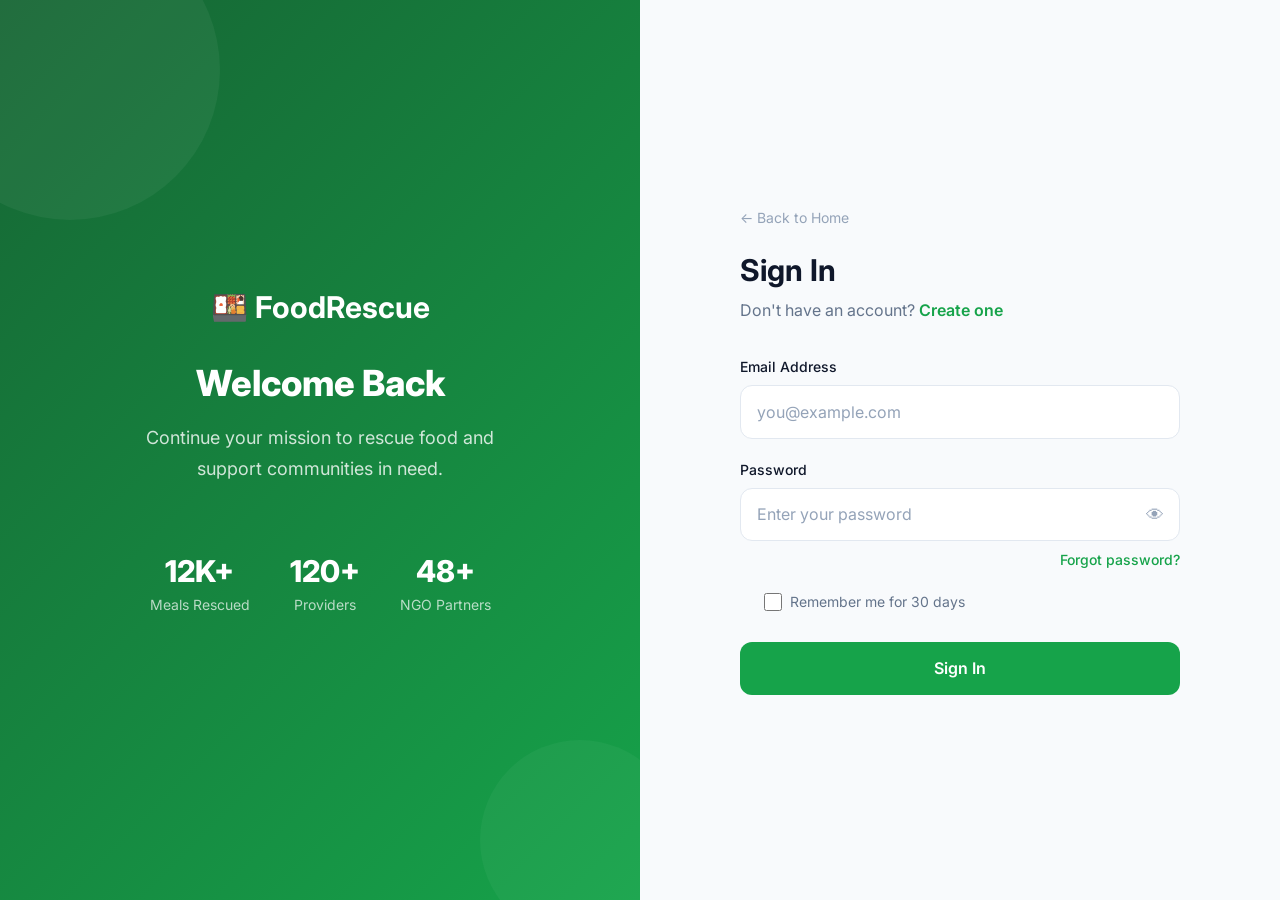
==== src/main/webapp/login.html @ 47595863 "feat: add FoodRescue frontend UI" ====
<!DOCTYPE html>
<html lang="en">
<head>
  <meta charset="UTF-8">
  <meta name="viewport" content="width=device-width, initial-scale=1.0">
  <title>Login — FoodRescue</title>
  <meta name="description" content="Login to your FoodRescue account to manage food donations, claims, and deliveries.">

  <link rel="preconnect" href="https://fonts.googleapis.com">
  <link rel="preconnect" href="https://fonts.gstatic.com" crossorigin>
  <link href="https://fonts.googleapis.com/css2?family=Inter:wght@400;500;600;700;800&display=swap" rel="stylesheet">

  <!-- Bootstrap 5 CSS -->
  <link href="https://cdn.jsdelivr.net/npm/bootstrap@5.3.2/dist/css/bootstrap.min.css" rel="stylesheet">
  <link rel="stylesheet" href="assets/css/global.css">
  <link rel="stylesheet" href="assets/css/forms.css">
  <link rel="stylesheet" href="assets/css/responsive.css">

  <link rel="icon" href="data:image/svg+xml,<svg xmlns='http://www.w3.org/2000/svg' viewBox='0 0 100 100'><text y='.9em' font-size='90'>🍱</text></svg>">
</head>
<body>

  <div class="auth-page">
    <!-- Left Branding Panel -->
    <div class="auth-branding">
      <div class="auth-branding__logo">🍱 FoodRescue</div>
      <h2 class="auth-branding__title">Welcome Back</h2>
      <p class="auth-branding__desc">
        Continue your mission to rescue food and support communities in need.
      </p>
      <div class="auth-branding__stats">
        <div class="auth-branding__stat">
          <div class="auth-branding__stat-value">12K+</div>
          <div class="auth-branding__stat-label">Meals Rescued</div>
        </div>
        <div class="auth-branding__stat">
          <div class="auth-branding__stat-value">120+</div>
          <div class="auth-branding__stat-label">Providers</div>
        </div>
        <div class="auth-branding__stat">
          <div class="auth-branding__stat-value">48+</div>
          <div class="auth-branding__stat-label">NGO Partners</div>
        </div>
      </div>
    </div>

    <!-- Form Panel -->
    <div class="auth-form-panel">
      <div class="auth-form-container">
        <div class="auth-form__header">
          <a href="index.html" style="display:inline-flex;align-items:center;gap:0.5rem;font-size:0.875rem;color:var(--color-text-muted);margin-bottom:1.5rem;">
            ← Back to Home
          </a>
          <h1 class="auth-form__title">Sign In</h1>
          <p class="auth-form__subtitle">
            Don't have an account? <a href="register.html">Create one</a>
          </p>
        </div>

        <!-- Alert placeholder -->
        <div id="login-alert" class="auth-alert auth-alert--error hidden">
          <span>⚠️</span>
          <span id="login-alert-text">Invalid email or password.</span>
        </div>

        <form class="auth-form" id="login-form" action="#" method="POST">
          <div class="form-group">
            <label for="login-email" class="form-label">Email Address</label>
            <input type="email" id="login-email" name="email" class="form-input" placeholder="you@example.com" required>
          </div>

          <div class="form-group">
            <label for="login-password" class="form-label">Password</label>
            <div class="password-wrapper">
              <input type="password" id="login-password" name="password" class="form-input" placeholder="Enter your password" required>
              <button type="button" class="password-toggle" id="toggle-password" aria-label="Toggle password visibility">👁</button>
            </div>
          </div>

          <a href="#" class="auth-form__forgot">Forgot password?</a>

          <div class="form-check">
            <input type="checkbox" id="remember-me" name="remember">
            <label for="remember-me">Remember me for 30 days</label>
          </div>

          <button type="submit" class="auth-form__submit" id="login-submit">
            Sign In
          </button>
        </form>
      </div>
    </div>
  </div>

  <script src="assets/js/auth.js"></script>
  <!-- Bootstrap 5 JS -->
  <script src="https://cdn.jsdelivr.net/npm/bootstrap@5.3.2/dist/js/bootstrap.bundle.min.js"></script>
</body>
</html>
---- src/main/webapp/assets/css/global.css ----
/* ================================================
   FoodRescue — Global Design System
   ================================================ */

/* ---------- CSS Custom Properties (Design Tokens) ---------- */
:root {
  /* Brand Colors */
  --color-primary:       #16A34A;
  --color-primary-dark:  #166534;
  --color-primary-light: #DCFCE7;
  --color-primary-hover: #15803D;

  /* Neutrals */
  --color-bg:            #F8FAFC;
  --color-bg-white:      #FFFFFF;
  --color-text:          #0F172A;
  --color-text-secondary:#64748B;
  --color-text-muted:    #94A3B8;
  --color-border:        #E2E8F0;
  --color-border-light:  #F1F5F9;

  /* Semantic */
  --color-warning:       #F59E0B;
  --color-warning-light: #FEF3C7;
  --color-danger:        #DC2626;
  --color-danger-light:  #FEE2E2;
  --color-success:       #16A34A;
  --color-success-light: #DCFCE7;
  --color-info:          #2563EB;
  --color-info-light:    #DBEAFE;

  /* Typography */
  --font-family:         'Inter', -apple-system, BlinkMacSystemFont, 'Segoe UI', Roboto, sans-serif;
  --font-size-xs:        0.75rem;
  --font-size-sm:        0.875rem;
  --font-size-base:      1rem;
  --font-size-lg:        1.125rem;
  --font-size-xl:        1.25rem;
  --font-size-2xl:       1.5rem;
  --font-size-3xl:       1.875rem;
  --font-size-4xl:       2.25rem;
  --font-size-5xl:       3rem;
  --font-size-6xl:       3.75rem;

  --font-weight-normal:  400;
  --font-weight-medium:  500;
  --font-weight-semibold:600;
  --font-weight-bold:    700;
  --font-weight-extrabold:800;

  --line-height-tight:   1.2;
  --line-height-normal:  1.5;
  --line-height-relaxed: 1.75;

  /* Spacing */
  --space-1:  0.25rem;
  --space-2:  0.5rem;
  --space-3:  0.75rem;
  --space-4:  1rem;
  --space-5:  1.25rem;
  --space-6:  1.5rem;
  --space-8:  2rem;
  --space-10: 2.5rem;
  --space-12: 3rem;
  --space-16: 4rem;
  --space-20: 5rem;
  --space-24: 6rem;

  /* Border Radius */
  --radius-sm:   0.25rem;
  --radius-md:   0.5rem;
  --radius-lg:   0.75rem;
  --radius-xl:   1rem;
  --radius-2xl:  1.5rem;
  --radius-full: 9999px;

  /* Shadows */
  --shadow-xs:   0 1px 2px rgba(0,0,0,0.05);
  --shadow-sm:   0 1px 3px rgba(0,0,0,0.08), 0 1px 2px rgba(0,0,0,0.04);
  --shadow-md:   0 4px 6px -1px rgba(0,0,0,0.08), 0 2px 4px -2px rgba(0,0,0,0.04);
  --shadow-lg:   0 10px 15px -3px rgba(0,0,0,0.08), 0 4px 6px -4px rgba(0,0,0,0.04);
  --shadow-xl:   0 20px 25px -5px rgba(0,0,0,0.08), 0 8px 10px -6px rgba(0,0,0,0.04);

  /* Transitions */
  --transition-fast:   150ms ease;
  --transition-normal: 250ms ease;
  --transition-slow:   350ms ease;

  /* Layout */
  --container-max:     1200px;
  --container-sm:      640px;
  --container-md:      768px;
  --container-lg:      1024px;

  /* Navbar */
  --navbar-height:     72px;

  /* Sidebar */
  --sidebar-width:     260px;
}


/* ---------- Reset & Base ---------- */
*,
*::before,
*::after {
  margin: 0;
  padding: 0;
  box-sizing: border-box;
}

html {
  font-size: 16px;
  scroll-behavior: smooth;
  -webkit-font-smoothing: antialiased;
  -moz-osx-font-smoothing: grayscale;
}

body {
  font-family: var(--font-family);
  font-size: var(--font-size-base);
  font-weight: var(--font-weight-normal);
  line-height: var(--line-height-normal);
  color: var(--color-text);
  background-color: var(--color-bg);
}

a {
  color: inherit;
  text-decoration: none;
}

img {
  max-width: 100%;
  height: auto;
  display: block;
}

ul, ol {
  list-style: none;
}

button, input, select, textarea {
  font-family: inherit;
  font-size: inherit;
  line-height: inherit;
  color: inherit;
  border: none;
  outline: none;
  background: none;
}

button {
  cursor: pointer;
}


/* ---------- Typography ---------- */
h1, h2, h3, h4, h5, h6 {
  font-weight: var(--font-weight-bold);
  line-height: var(--line-height-tight);
  color: var(--color-text);
}

h1 { font-size: var(--font-size-5xl); }
h2 { font-size: var(--font-size-4xl); }
h3 { font-size: var(--font-size-3xl); }
h4 { font-size: var(--font-size-2xl); }
h5 { font-size: var(--font-size-xl);  }
h6 { font-size: var(--font-size-lg);  }

p {
  color: var(--color-text-secondary);
  line-height: var(--line-height-relaxed);
}


/* ---------- Layout Utilities ---------- */
.container {
  max-width: var(--container-max);
  margin-inline: auto;
  padding-inline: var(--space-6);
}

.section {
  padding-block: var(--space-24);
}

.section-header {
  text-align: center;
  margin-bottom: var(--space-16);
}

.section-header h2 {
  margin-bottom: var(--space-4);
}

.section-header p {
  max-width: 640px;
  margin-inline: auto;
  font-size: var(--font-size-lg);
}

.section-label {
  display: inline-block;
  font-size: var(--font-size-sm);
  font-weight: var(--font-weight-semibold);
  color: var(--color-primary);
  text-transform: uppercase;
  letter-spacing: 0.08em;
  margin-bottom: var(--space-3);
}


/* ---------- Buttons ---------- */
.btn {
  display: inline-flex;
  align-items: center;
  justify-content: center;
  gap: var(--space-2);
  padding: 0.75rem 1.75rem;
  font-size: var(--font-size-base);
  font-weight: var(--font-weight-semibold);
  border-radius: var(--radius-lg);
  transition: all var(--transition-normal);
  white-space: nowrap;
  cursor: pointer;
  border: 2px solid transparent;
}

.btn-primary {
  background-color: var(--color-primary);
  color: var(--color-bg-white);
}
.btn-primary:hover {
  background-color: var(--color-primary-hover);
  transform: translateY(-1px);
  box-shadow: var(--shadow-md);
}

.btn-secondary {
  background-color: var(--color-bg-white);
  color: var(--color-primary);
  border-color: var(--color-primary);
}
.btn-secondary:hover {
  background-color: var(--color-primary-light);
  transform: translateY(-1px);
}

.btn-outline {
  background-color: transparent;
  color: var(--color-bg-white);
  border-color: var(--color-bg-white);
}
.btn-outline:hover {
  background-color: var(--color-bg-white);
  color: var(--color-primary);
}

.btn-danger {
  background-color: var(--color-danger);
  color: var(--color-bg-white);
}
.btn-danger:hover {
  background-color: #B91C1C;
  transform: translateY(-1px);
}

.btn-sm {
  padding: 0.5rem 1.25rem;
  font-size: var(--font-size-sm);
  border-radius: var(--radius-md);
}

.btn-lg {
  padding: 1rem 2.25rem;
  font-size: var(--font-size-lg);
  border-radius: var(--radius-xl);
}

.btn-icon {
  padding: 0.5rem;
  border-radius: var(--radius-md);
}

.btn-block {
  width: 100%;
}


/* ---------- Cards ---------- */
.card {
  background: var(--color-bg-white);
  border-radius: var(--radius-xl);
  border: 1px solid var(--color-border);
  overflow: hidden;
  transition: all var(--transition-normal);
}

.card:hover {
  box-shadow: var(--shadow-lg);
  transform: translateY(-2px);
}

.card-body {
  padding: var(--space-6);
}

.card-img {
  width: 100%;
  height: 200px;
  object-fit: cover;
}


/* ---------- Status Badges ---------- */
.badge {
  display: inline-flex;
  align-items: center;
  gap: var(--space-1);
  padding: 0.25rem 0.75rem;
  font-size: var(--font-size-xs);
  font-weight: var(--font-weight-semibold);
  border-radius: var(--radius-full);
  text-transform: uppercase;
  letter-spacing: 0.04em;
}

.badge-success {
  background-color: var(--color-success-light);
  color: var(--color-primary-dark);
}

.badge-warning {
  background-color: var(--color-warning-light);
  color: #92400E;
}

.badge-danger {
  background-color: var(--color-danger-light);
  color: #991B1B;
}

.badge-info {
  background-color: var(--color-info-light);
  color: #1E40AF;
}

.badge-neutral {
  background-color: var(--color-border-light);
  color: var(--color-text-secondary);
}


/* ---------- Form Inputs ---------- */
.form-group {
  margin-bottom: var(--space-5);
}

.form-label {
  display: block;
  font-size: var(--font-size-sm);
  font-weight: var(--font-weight-medium);
  color: var(--color-text);
  margin-bottom: var(--space-2);
}

.form-input {
  width: 100%;
  padding: 0.75rem 1rem;
  font-size: var(--font-size-base);
  color: var(--color-text);
  background-color: var(--color-bg-white);
  border: 1.5px solid var(--color-border);
  border-radius: var(--radius-lg);
  transition: border-color var(--transition-fast), box-shadow var(--transition-fast);
}

.form-input:focus {
  border-color: var(--color-primary);
  box-shadow: 0 0 0 3px rgba(22, 163, 74, 0.12);
}

.form-input::placeholder {
  color: var(--color-text-muted);
}

.form-select {
  width: 100%;
  padding: 0.75rem 1rem;
  font-size: var(--font-size-base);
  color: var(--color-text);
  background-color: var(--color-bg-white);
  border: 1.5px solid var(--color-border);
  border-radius: var(--radius-lg);
  transition: border-color var(--transition-fast);
  cursor: pointer;
  appearance: none;
  background-image: url("data:image/svg+xml,%3Csvg xmlns='http://www.w3.org/2000/svg' width='16' height='16' fill='%2364748B' viewBox='0 0 16 16'%3E%3Cpath d='M4.646 5.646a.5.5 0 0 1 .708 0L8 8.293l2.646-2.647a.5.5 0 0 1 .708.708l-3 3a.5.5 0 0 1-.708 0l-3-3a.5.5 0 0 1 0-.708z'/%3E%3C/svg%3E");
  background-repeat: no-repeat;
  background-position: right 1rem center;
  padding-right: 2.5rem;
}

.form-select:focus {
  border-color: var(--color-primary);
  box-shadow: 0 0 0 3px rgba(22, 163, 74, 0.12);
}

.form-helper {
  font-size: var(--font-size-xs);
  color: var(--color-text-muted);
  margin-top: var(--space-1);
}

.form-error {
  font-size: var(--font-size-xs);
  color: var(--color-danger);
  margin-top: var(--space-1);
}


/* ---------- Toast Notifications ---------- */
.toast-container {
  position: fixed;
  top: calc(var(--navbar-height) + var(--space-4));
  right: var(--space-6);
  z-index: 10000;
  display: flex;
  flex-direction: column;
  gap: var(--space-3);
}

.toast {
  display: flex;
  align-items: center;
  gap: var(--space-3);
  padding: var(--space-4) var(--space-5);
  background: var(--color-bg-white);
  border-radius: var(--radius-lg);
  box-shadow: var(--shadow-xl);
  border-left: 4px solid var(--color-primary);
  min-width: 320px;
  animation: slideInRight 0.3s ease;
}

.toast-success { border-left-color: var(--color-success); }
.toast-warning { border-left-color: var(--color-warning); }
.toast-danger  { border-left-color: var(--color-danger);  }

.toast-icon {
  font-size: var(--font-size-xl);
  flex-shrink: 0;
}

.toast-content {
  flex: 1;
}

.toast-title {
  font-size: var(--font-size-sm);
  font-weight: var(--font-weight-semibold);
  color: var(--color-text);
}

.toast-message {
  font-size: var(--font-size-xs);
  color: var(--color-text-secondary);
}

.toast-close {
  padding: var(--space-1);
  color: var(--color-text-muted);
  cursor: pointer;
  transition: color var(--transition-fast);
}

.toast-close:hover {
  color: var(--color-text);
}


/* ---------- Modal ---------- */
.modal-overlay {
  position: fixed;
  inset: 0;
  background: rgba(15, 23, 42, 0.5);
  backdrop-filter: blur(4px);
  z-index: 9000;
  display: flex;
  align-items: center;
  justify-content: center;
  opacity: 0;
  visibility: hidden;
  transition: all var(--transition-normal);
}

.modal-overlay.active {
  opacity: 1;
  visibility: visible;
}

.modal {
  background: var(--color-bg-white);
  border-radius: var(--radius-2xl);
  box-shadow: var(--shadow-xl);
  width: 90%;
  max-width: 520px;
  max-height: 85vh;
  overflow-y: auto;
  transform: translateY(20px) scale(0.97);
  transition: transform var(--transition-normal);
}

.modal-overlay.active .modal {
  transform: translateY(0) scale(1);
}

.modal-header {
  display: flex;
  align-items: center;
  justify-content: space-between;
  padding: var(--space-6);
  border-bottom: 1px solid var(--color-border);
}

.modal-header h3 {
  font-size: var(--font-size-xl);
}

.modal-body {
  padding: var(--space-6);
}

.modal-footer {
  display: flex;
  justify-content: flex-end;
  gap: var(--space-3);
  padding: var(--space-6);
  border-top: 1px solid var(--color-border);
}


/* ---------- Animations ---------- */
@keyframes fadeIn {
  from { opacity: 0; }
  to   { opacity: 1; }
}

@keyframes fadeInUp {
  from { opacity: 0; transform: translateY(24px); }
  to   { opacity: 1; transform: translateY(0);    }
}

@keyframes slideInRight {
  from { opacity: 0; transform: translateX(60px); }
  to   { opacity: 1; transform: translateX(0);    }
}

@keyframes slideInLeft {
  from { opacity: 0; transform: translateX(-60px); }
  to   { opacity: 1; transform: translateX(0);     }
}

@keyframes scaleIn {
  from { opacity: 0; transform: scale(0.92); }
  to   { opacity: 1; transform: scale(1);    }
}

@keyframes countUp {
  from { opacity: 0; transform: translateY(12px); }
  to   { opacity: 1; transform: translateY(0);    }
}

/* Scroll-reveal utility classes */
.reveal {
  opacity: 0;
  transform: translateY(24px);
  transition: opacity 0.6s ease, transform 0.6s ease;
}

.reveal.visible {
  opacity: 1;
  transform: translateY(0);
}

.reveal-left {
  opacity: 0;
  transform: translateX(-30px);
  transition: opacity 0.6s ease, transform 0.6s ease;
}

.reveal-left.visible {
  opacity: 1;
  transform: translateX(0);
}

.reveal-right {
  opacity: 0;
  transform: translateX(30px);
  transition: opacity 0.6s ease, transform 0.6s ease;
}

.reveal-right.visible {
  opacity: 1;
  transform: translateX(0);
}

/* Staggered children animation delay */
.stagger > *:nth-child(1) { transition-delay: 0.05s; }
.stagger > *:nth-child(2) { transition-delay: 0.1s;  }
.stagger > *:nth-child(3) { transition-delay: 0.15s; }
.stagger > *:nth-child(4) { transition-delay: 0.2s;  }
.stagger > *:nth-child(5) { transition-delay: 0.25s; }
.stagger > *:nth-child(6) { transition-delay: 0.3s;  }


/* ---------- Utility Classes ---------- */
.text-center  { text-align: center; }
.text-left    { text-align: left; }
.text-right   { text-align: right; }
.text-primary { color: var(--color-primary) !important; }
.text-muted   { color: var(--color-text-muted) !important; }
.text-white   { color: var(--color-bg-white) !important; }

.flex  { display: flex; }
.grid  { display: grid; }
.block { display: block; }
.hidden { display: none !important; }

.items-center   { align-items: center; }
.justify-center { justify-content: center; }
.justify-between { justify-content: space-between; }
.gap-2 { gap: var(--space-2); }
.gap-4 { gap: var(--space-4); }
.gap-6 { gap: var(--space-6); }
.gap-8 { gap: var(--space-8); }

.mt-4  { margin-top: var(--space-4); }
.mt-6  { margin-top: var(--space-6); }
.mt-8  { margin-top: var(--space-8); }
.mb-4  { margin-bottom: var(--space-4); }
.mb-6  { margin-bottom: var(--space-6); }
.mb-8  { margin-bottom: var(--space-8); }

.w-full { width: 100%; }
---- src/main/webapp/assets/css/forms.css ----
/* ================================================
   FoodRescue — Forms (Login / Register)
   ================================================ */

.auth-page {
  min-height: 100vh;
  display: flex;
  background: var(--color-bg);
}

/* --- Left Branding Panel --- */
.auth-branding {
  flex: 1;
  display: flex;
  flex-direction: column;
  justify-content: center;
  align-items: center;
  background: linear-gradient(135deg, #166534 0%, #16A34A 100%);
  padding: var(--space-12);
  position: relative;
  overflow: hidden;
}

.auth-branding::before {
  content: '';
  position: absolute;
  width: 300px;
  height: 300px;
  border-radius: 50%;
  background: rgba(255,255,255,0.05);
  top: -80px;
  left: -80px;
}

.auth-branding::after {
  content: '';
  position: absolute;
  width: 200px;
  height: 200px;
  border-radius: 50%;
  background: rgba(255,255,255,0.04);
  bottom: -40px;
  right: -40px;
}

.auth-branding__logo {
  font-size: var(--font-size-3xl);
  font-weight: var(--font-weight-bold);
  color: var(--color-bg-white);
  margin-bottom: var(--space-8);
  display: flex;
  align-items: center;
  gap: var(--space-3);
  position: relative;
  z-index: 1;
}

.auth-branding__title {
  font-size: var(--font-size-4xl);
  font-weight: var(--font-weight-extrabold);
  color: var(--color-bg-white);
  text-align: center;
  line-height: var(--line-height-tight);
  margin-bottom: var(--space-4);
  position: relative;
  z-index: 1;
}

.auth-branding__desc {
  font-size: var(--font-size-lg);
  color: rgba(255,255,255,0.8);
  text-align: center;
  max-width: 380px;
  line-height: var(--line-height-relaxed);
  position: relative;
  z-index: 1;
}

.auth-branding__stats {
  display: flex;
  gap: var(--space-10);
  margin-top: var(--space-12);
  position: relative;
  z-index: 1;
}

.auth-branding__stat {
  text-align: center;
}

.auth-branding__stat-value {
  font-size: var(--font-size-3xl);
  font-weight: var(--font-weight-extrabold);
  color: var(--color-bg-white);
}

.auth-branding__stat-label {
  font-size: var(--font-size-sm);
  color: rgba(255,255,255,0.7);
}

/* --- Form Panel --- */
.auth-form-panel {
  flex: 1;
  display: flex;
  align-items: center;
  justify-content: center;
  padding: var(--space-12);
}

.auth-form-container {
  width: 100%;
  max-width: 440px;
}

.auth-form__header {
  margin-bottom: var(--space-8);
}

.auth-form__title {
  font-size: var(--font-size-3xl);
  font-weight: var(--font-weight-bold);
  color: var(--color-text);
  margin-bottom: var(--space-2);
}

.auth-form__subtitle {
  font-size: var(--font-size-base);
  color: var(--color-text-secondary);
}

.auth-form__subtitle a {
  color: var(--color-primary);
  font-weight: var(--font-weight-semibold);
  transition: color var(--transition-fast);
}

.auth-form__subtitle a:hover {
  color: var(--color-primary-dark);
}

/* --- Form Elements --- */
.auth-form .form-group {
  margin-bottom: var(--space-5);
}

.auth-form .form-input,
.auth-form .form-select {
  padding: 0.85rem 1rem;
}

.auth-form .form-input:focus,
.auth-form .form-select:focus {
  border-color: var(--color-primary);
  box-shadow: 0 0 0 3px rgba(22, 163, 74, 0.1);
}

.form-row {
  display: grid;
  grid-template-columns: 1fr 1fr;
  gap: var(--space-4);
}

/* Password toggle */
.password-wrapper {
  position: relative;
}

.password-toggle {
  position: absolute;
  right: 1rem;
  top: 50%;
  transform: translateY(-50%);
  color: var(--color-text-muted);
  cursor: pointer;
  font-size: var(--font-size-lg);
  transition: color var(--transition-fast);
}

.password-toggle:hover {
  color: var(--color-text-secondary);
}

/* Submit button */
.auth-form__submit {
  width: 100%;
  padding: 0.9rem;
  font-size: var(--font-size-base);
  font-weight: var(--font-weight-semibold);
  background: var(--color-primary);
  color: var(--color-bg-white);
  border-radius: var(--radius-lg);
  border: none;
  cursor: pointer;
  transition: all var(--transition-normal);
  margin-top: var(--space-2);
}

.auth-form__submit:hover {
  background: var(--color-primary-hover);
  box-shadow: 0 4px 12px rgba(22, 163, 74, 0.3);
  transform: translateY(-1px);
}

.auth-form__submit:disabled {
  opacity: 0.6;
  cursor: not-allowed;
  transform: none;
  box-shadow: none;
}

/* --- Divider --- */
.auth-divider {
  display: flex;
  align-items: center;
  gap: var(--space-4);
  margin: var(--space-6) 0;
}

.auth-divider::before,
.auth-divider::after {
  content: '';
  flex: 1;
  height: 1px;
  background: var(--color-border);
}

.auth-divider span {
  font-size: var(--font-size-sm);
  color: var(--color-text-muted);
  white-space: nowrap;
}

/* --- Social Login --- */
.auth-social {
  display: flex;
  gap: var(--space-3);
}

.auth-social__btn {
  flex: 1;
  display: flex;
  align-items: center;
  justify-content: center;
  gap: var(--space-2);
  padding: 0.75rem;
  border: 1.5px solid var(--color-border);
  border-radius: var(--radius-lg);
  font-size: var(--font-size-sm);
  font-weight: var(--font-weight-medium);
  color: var(--color-text);
  background: var(--color-bg-white);
  cursor: pointer;
  transition: all var(--transition-fast);
}

.auth-social__btn:hover {
  border-color: var(--color-text-muted);
  background: var(--color-bg);
}

/* --- Checkbox --- */
.form-check {
  display: flex;
  align-items: center;
  gap: var(--space-2);
  margin-bottom: var(--space-5);
}

.form-check input[type="checkbox"] {
  width: 18px;
  height: 18px;
  accent-color: var(--color-primary);
  cursor: pointer;
}

.form-check label {
  font-size: var(--font-size-sm);
  color: var(--color-text-secondary);
  cursor: pointer;
}

.form-check a {
  color: var(--color-primary);
  font-weight: var(--font-weight-medium);
}

/* --- Forgot Password Link --- */
.auth-form__forgot {
  display: block;
  text-align: right;
  font-size: var(--font-size-sm);
  color: var(--color-primary);
  font-weight: var(--font-weight-medium);
  margin-top: calc(-1 * var(--space-3));
  margin-bottom: var(--space-5);
  transition: color var(--transition-fast);
}

.auth-form__forgot:hover {
  color: var(--color-primary-dark);
}

/* --- Alert --- */
.auth-alert {
  display: flex;
  align-items: center;
  gap: var(--space-3);
  padding: var(--space-4);
  border-radius: var(--radius-lg);
  font-size: var(--font-size-sm);
  margin-bottom: var(--space-5);
}

.auth-alert--error {
  background: var(--color-danger-light);
  color: #991B1B;
  border: 1px solid #FECACA;
}

.auth-alert--success {
  background: var(--color-success-light);
  color: var(--color-primary-dark);
  border: 1px solid #BBF7D0;
}


/* ====== Responsive ====== */
@media (max-width: 1024px) {
  .auth-branding {
    display: none;
  }

  .auth-form-panel {
    flex: 1;
  }
}

@media (max-width: 640px) {
  .auth-form-panel {
    padding: var(--space-6);
  }

  .form-row {
    grid-template-columns: 1fr;
  }

  .auth-form__title {
    font-size: var(--font-size-2xl);
  }
}
---- src/main/webapp/assets/css/responsive.css ----
/* ================================================
   FoodRescue — Responsive Overrides
   ================================================
   Most responsive rules are co-located with their
   component CSS files. This file contains any
   cross-cutting responsive utilities.
   ================================================ */

/* --- Print --- */
@media print {
  .navbar,
  .sidebar,
  .sidebar-overlay,
  .notification-dropdown,
  .toast-container {
    display: none !important;
  }

  .dashboard__main {
    margin-left: 0 !important;
  }

  body {
    background: white;
  }
}

/* --- Reduced motion --- */
@media (prefers-reduced-motion: reduce) {
  *,
  *::before,
  *::after {
    animation-duration: 0.01ms !important;
    animation-iteration-count: 1 !important;
    transition-duration: 0.01ms !important;
    scroll-behavior: auto !important;
  }

  .reveal,
  .reveal-left,
  .reveal-right {
    opacity: 1;
    transform: none;
  }
}

/* --- Focus visible for keyboard users --- */
*:focus-visible {
  outline: 2px solid var(--color-primary);
  outline-offset: 2px;
}

/* --- Screen reader only --- */
.sr-only {
  position: absolute;
  width: 1px;
  height: 1px;
  padding: 0;
  margin: -1px;
  overflow: hidden;
  clip: rect(0, 0, 0, 0);
  border: 0;
}
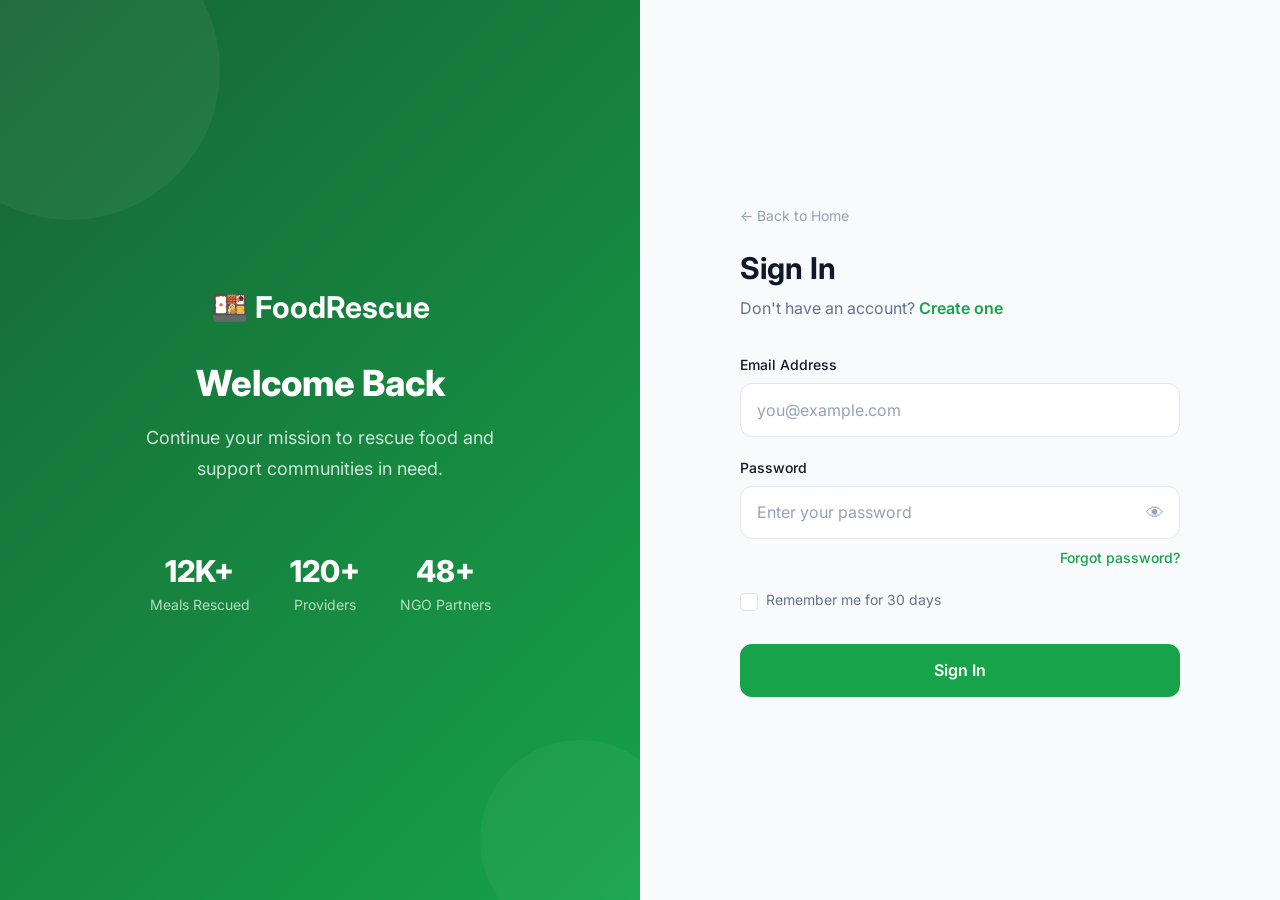
==== commit 24cff93f: "feat: refine FoodRescue frontend UI - global.css: add domain status badges (AVAILABLE, CLAIMED, PEND" ====
--- a/src/main/webapp/login.html
+++ b/src/main/webapp/login.html
@@ -63,7 +63,7 @@
           <span id="login-alert-text">Invalid email or password.</span>
         </div>
 
-        <form class="auth-form" id="login-form" action="#" method="POST">
+        <form class="auth-form" id="login-form" action="LoginServlet" method="POST">
           <div class="form-group">
             <label for="login-email" class="form-label">Email Address</label>
             <input type="email" id="login-email" name="email" class="form-input" placeholder="you@example.com" required>
@@ -79,9 +79,9 @@
 
           <a href="#" class="auth-form__forgot">Forgot password?</a>
 
-          <div class="form-check">
-            <input type="checkbox" id="remember-me" name="remember">
-            <label for="remember-me">Remember me for 30 days</label>
+          <div class="form-check" style="margin-top: 1rem; margin-bottom: 1.5rem;">
+            <input type="checkbox" id="remember-me" name="remember" class="form-check-input">
+            <label for="remember-me" class="form-check-label">Remember me for 30 days</label>
           </div>
 
           <button type="submit" class="auth-form__submit" id="login-submit">
--- a/src/main/webapp/assets/css/global.css
+++ b/src/main/webapp/assets/css/global.css
@@ -258,6 +258,19 @@
   color: var(--color-primary);
 }
 
+/* White button for use on dark/green CTA backgrounds */
+.btn-cta-white {
+  background-color: var(--color-bg-white);
+  color: var(--color-primary-dark);
+  font-weight: var(--font-weight-bold);
+  border-color: transparent;
+}
+.btn-cta-white:hover {
+  background-color: var(--color-primary-light);
+  transform: translateY(-1px);
+  box-shadow: var(--shadow-md);
+}
+
 .btn-danger {
   background-color: var(--color-danger);
   color: var(--color-bg-white);
@@ -350,6 +363,48 @@
 .badge-neutral {
   background-color: var(--color-border-light);
   color: var(--color-text-secondary);
+}
+
+/* ---- Domain-specific status badges (match backend status enums) ---- */
+/* AVAILABLE */
+.badge-available {
+  background-color: var(--color-success-light);
+  color: var(--color-primary-dark);
+}
+/* CLAIMED */
+.badge-claimed {
+  background-color: var(--color-info-light);
+  color: #1E40AF;
+}
+/* PENDING */
+.badge-pending {
+  background-color: var(--color-warning-light);
+  color: #92400E;
+}
+/* APPROVED */
+.badge-approved {
+  background-color: #D1FAE5;
+  color: #065F46;
+}
+/* READY_FOR_PICKUP */
+.badge-ready {
+  background-color: #EDE9FE;
+  color: #5B21B6;
+}
+/* COMPLETED */
+.badge-completed {
+  background-color: var(--color-border-light);
+  color: var(--color-text-secondary);
+}
+/* EXPIRED */
+.badge-expired {
+  background-color: var(--color-danger-light);
+  color: #991B1B;
+}
+/* CANCELLED */
+.badge-cancelled {
+  background-color: #F3F4F6;
+  color: #6B7280;
 }
 
 
@@ -624,6 +679,31 @@
 .text-muted   { color: var(--color-text-muted) !important; }
 .text-white   { color: var(--color-bg-white) !important; }
 
+/* Accessibility: screen-reader only text */
+.visually-hidden {
+  position: absolute;
+  width: 1px;
+  height: 1px;
+  padding: 0;
+  margin: -1px;
+  overflow: hidden;
+  clip: rect(0,0,0,0);
+  white-space: nowrap;
+  border: 0;
+}
+
+/* Keyboard focus-visible styles */
+:focus-visible {
+  outline: 3px solid var(--color-primary);
+  outline-offset: 2px;
+  border-radius: var(--radius-sm);
+}
+
+/* Suppress focus ring for mouse/touch interactions */
+:focus:not(:focus-visible) {
+  outline: none;
+}
+
 .flex  { display: flex; }
 .grid  { display: grid; }
 .block { display: block; }
--- a/src/main/webapp/assets/css/responsive.css
+++ b/src/main/webapp/assets/css/responsive.css
@@ -2,11 +2,231 @@
    FoodRescue — Responsive Overrides
    ================================================
    Most responsive rules are co-located with their
-   component CSS files. This file contains any
-   cross-cutting responsive utilities.
+   component CSS files. This file handles critical
+   cross-cutting responsive issues that need global
+   scope, such as overflow prevention, table
+   scrolling, and dashboard layout on small screens.
    ================================================ */
 
-/* --- Print --- */
+
+/* ===== Prevent horizontal overflow globally ===== */
+html,
+body {
+  overflow-x: hidden;
+  max-width: 100vw;
+}
+
+
+/* ===== Tables: horizontal scroll on mobile ===== */
+.dashboard-panel__body {
+  overflow-x: auto;
+  -webkit-overflow-scrolling: touch;
+}
+
+.data-table {
+  min-width: 600px; /* forces scroll rather than overflow */
+}
+
+
+/* ===== Responsive stat grid ===== */
+@media (max-width: 480px) {
+  .stats-grid {
+    grid-template-columns: 1fr 1fr;
+    gap: 0.75rem;
+  }
+}
+
+
+/* ===== Dashboard sidebar on mobile ===== */
+@media (max-width: 768px) {
+  .sidebar {
+    transform: translateX(-100%);
+    position: fixed;
+    z-index: 1100;
+    top: 0;
+    left: 0;
+    height: 100vh;
+    transition: transform 0.3s ease;
+  }
+
+  .sidebar.active {
+    transform: translateX(0);
+  }
+
+  .dashboard__main {
+    margin-left: 0 !important;
+  }
+
+  .sidebar-toggle-btn {
+    display: block !important;
+  }
+}
+
+
+/* ===== Auth page: stack on mobile ===== */
+@media (max-width: 768px) {
+  .auth-page {
+    flex-direction: column;
+  }
+
+  .auth-branding {
+    min-height: 220px;
+    padding: 2rem;
+    text-align: center;
+  }
+
+  .auth-branding__stats {
+    justify-content: center;
+  }
+
+  .auth-form-panel {
+    overflow-y: auto;
+    padding: 2rem 1.25rem;
+  }
+
+  .auth-form-container {
+    width: 100%;
+    max-width: 100%;
+    padding: 0;
+  }
+}
+
+
+/* ===== Hero adjustments on mobile ===== */
+@media (max-width: 640px) {
+  .hero__title {
+    font-size: 2.25rem !important;
+  }
+
+  .hero__subtitle {
+    font-size: 1rem !important;
+  }
+
+  .hero__actions {
+    flex-direction: column;
+    gap: 0.75rem;
+  }
+
+  .hero__actions .hero__btn-primary,
+  .hero__actions .hero__btn-secondary {
+    width: 100%;
+    text-align: center;
+    justify-content: center;
+  }
+
+  .hero__stats {
+    grid-template-columns: 1fr;
+    gap: 0.75rem;
+  }
+}
+
+
+/* ===== Section spacing on mobile ===== */
+@media (max-width: 640px) {
+  .section {
+    padding-block: 4rem;
+  }
+
+  .section-header {
+    margin-bottom: 2.5rem;
+  }
+
+  .section-header h2 {
+    font-size: 1.75rem;
+  }
+}
+
+
+/* ===== Pickup card status flow on mobile ===== */
+@media (max-width: 600px) {
+  .status-flow {
+    flex-wrap: wrap;
+    gap: 0.5rem;
+  }
+
+  .status-flow__arrow {
+    display: none;
+  }
+
+  .pickup-card__actions {
+    flex-direction: column;
+    gap: 0.5rem;
+  }
+
+  .pickup-card__actions .btn {
+    width: 100%;
+    justify-content: center;
+  }
+}
+
+
+/* ===== Form rows stack on mobile ===== */
+@media (max-width: 640px) {
+  .form-row {
+    grid-template-columns: 1fr !important;
+  }
+}
+
+
+/* ===== Dashboard header on mobile ===== */
+@media (max-width: 640px) {
+  .dashboard__header {
+    flex-direction: column;
+    align-items: flex-start;
+    gap: 1rem;
+  }
+
+  .dashboard__header .btn {
+    width: 100%;
+    justify-content: center;
+  }
+}
+
+
+/* ===== Food cards on mobile ===== */
+@media (max-width: 480px) {
+  .available-food__grid,
+  .user-roles__grid,
+  .env-impact__grid {
+    grid-template-columns: 1fr;
+  }
+
+  .food-card__footer {
+    flex-direction: column;
+    align-items: flex-start;
+    gap: 0.75rem;
+  }
+
+  .food-card__footer .btn {
+    width: 100%;
+    justify-content: center;
+  }
+}
+
+
+/* ===== Navbar on mobile ===== */
+@media (max-width: 768px) {
+  .navbar__nav {
+    display: none;
+  }
+
+  .navbar__actions {
+    display: none;
+  }
+
+  .navbar__toggle {
+    display: flex !important;
+  }
+
+  .navbar__mobile-menu.active {
+    display: flex;
+    flex-direction: column;
+    gap: 0.5rem;
+  }
+}
+
+
+/* ===== Print styles ===== */
 @media print {
   .navbar,
   .sidebar,
@@ -25,7 +245,8 @@
   }
 }
 
-/* --- Reduced motion --- */
+
+/* ===== Reduced motion ===== */
 @media (prefers-reduced-motion: reduce) {
   *,
   *::before,
@@ -44,13 +265,8 @@
   }
 }
 
-/* --- Focus visible for keyboard users --- */
-*:focus-visible {
-  outline: 2px solid var(--color-primary);
-  outline-offset: 2px;
-}
-
-/* --- Screen reader only --- */
+
+/* ===== Screen reader only (alias for .visually-hidden) ===== */
 .sr-only {
   position: absolute;
   width: 1px;
@@ -59,5 +275,6 @@
   margin: -1px;
   overflow: hidden;
   clip: rect(0, 0, 0, 0);
+  white-space: nowrap;
   border: 0;
 }
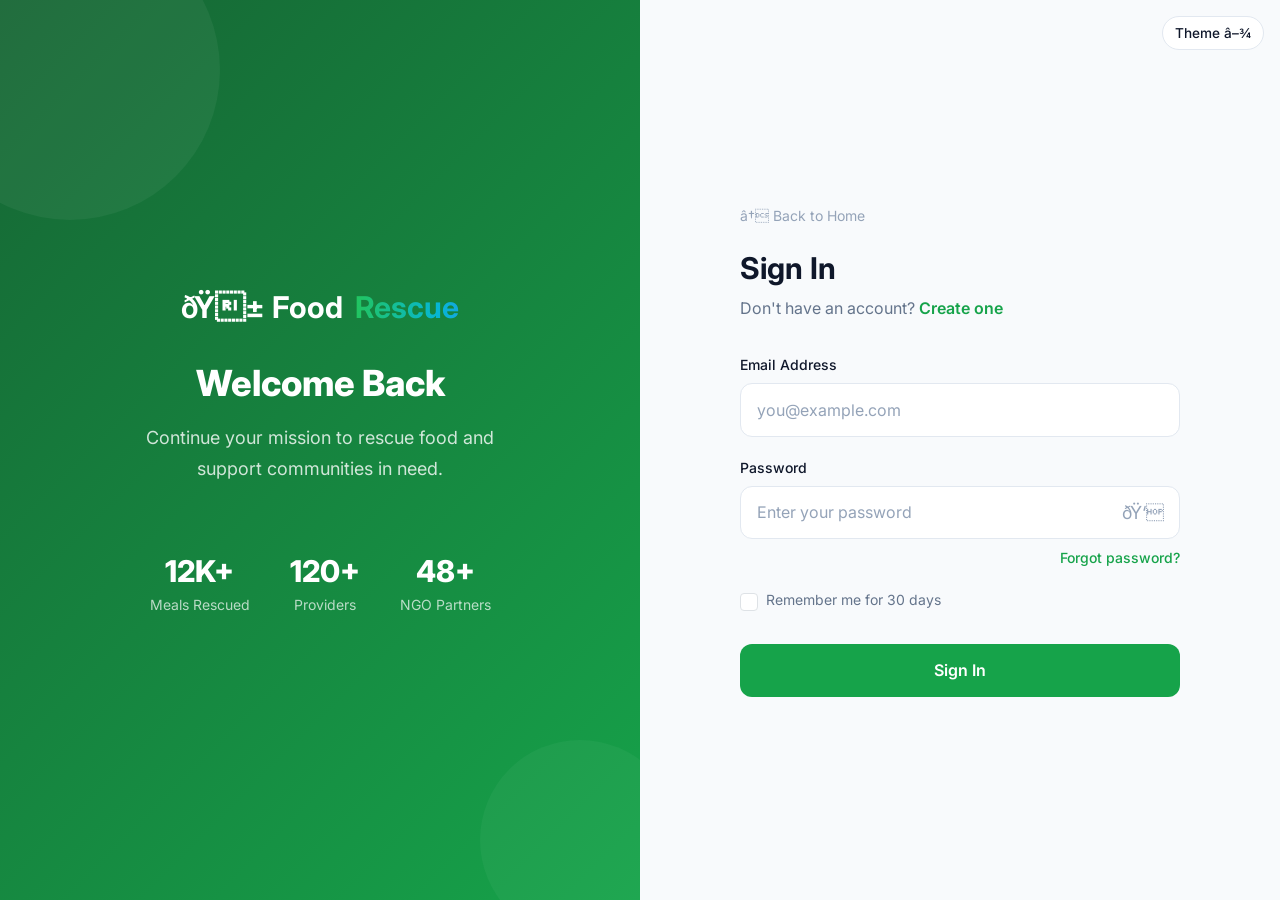
==== commit 8c1d9a19: "feat: prepare frontend for Netlify deployment" ====
--- a/src/main/webapp/login.html
+++ b/src/main/webapp/login.html
@@ -1,9 +1,10 @@
 <!DOCTYPE html>
 <html lang="en">
+
 <head>
   <meta charset="UTF-8">
   <meta name="viewport" content="width=device-width, initial-scale=1.0">
-  <title>Login — FoodRescue</title>
+  <title>Login â€” FoodRescue</title>
   <meta name="description" content="Login to your FoodRescue account to manage food donations, claims, and deliveries.">
 
   <link rel="preconnect" href="https://fonts.googleapis.com">
@@ -16,14 +17,36 @@
   <link rel="stylesheet" href="assets/css/forms.css">
   <link rel="stylesheet" href="assets/css/responsive.css">
 
-  <link rel="icon" href="data:image/svg+xml,<svg xmlns='http://www.w3.org/2000/svg' viewBox='0 0 100 100'><text y='.9em' font-size='90'>🍱</text></svg>">
+  <link rel="icon"
+    href="data:image/svg+xml,<svg xmlns='http://www.w3.org/2000/svg' viewBox='0 0 100 100'><text y='.9em' font-size='90'>ðŸ±</text></svg>">
+<link rel="stylesheet" href="assets/css/theme.css">
+
+<script>
+    (function() {
+      var savedTheme = localStorage.getItem('foodrescue-theme');
+      if (savedTheme === 'dark' || savedTheme === 'aesthetic') {
+        document.documentElement.setAttribute('data-theme', savedTheme);
+      }
+    })();
+  </script>
 </head>
+
 <body>
 
   <div class="auth-page">
     <!-- Left Branding Panel -->
+
+<div class="theme-dropdown" id="theme-dropdown" style="position:absolute; top: 1rem; right: 1rem; z-index: 9999;">
+      <button class="theme-btn" id="theme-btn" aria-label="Theme Menu">Theme â–¾</button>
+      <div class="theme-panel" id="theme-panel">
+        <button class="theme-option" data-set-theme="light">Light</button>
+        <button class="theme-option" data-set-theme="dark">Dark</button>
+        <button class="theme-option" data-set-theme="aesthetic">Aesthetic</button>
+      </div>
+    </div>
     <div class="auth-branding">
-      <div class="auth-branding__logo">🍱 FoodRescue</div>
+
+      <div class="auth-branding__logo">ðŸ± Food<span class="rgb-text">Rescue</span></div>
       <h2 class="auth-branding__title">Welcome Back</h2>
       <p class="auth-branding__desc">
         Continue your mission to rescue food and support communities in need.
@@ -48,8 +71,9 @@
     <div class="auth-form-panel">
       <div class="auth-form-container">
         <div class="auth-form__header">
-          <a href="index.html" style="display:inline-flex;align-items:center;gap:0.5rem;font-size:0.875rem;color:var(--color-text-muted);margin-bottom:1.5rem;">
-            ← Back to Home
+          <a href="index.html"
+            style="display:inline-flex;align-items:center;gap:0.5rem;font-size:0.875rem;color:var(--color-text-muted);margin-bottom:1.5rem;">
+            â† Back to Home
           </a>
           <h1 class="auth-form__title">Sign In</h1>
           <p class="auth-form__subtitle">
@@ -59,10 +83,11 @@
 
         <!-- Alert placeholder -->
         <div id="login-alert" class="auth-alert auth-alert--error hidden">
-          <span>⚠️</span>
+          <span>âš ï¸</span>
           <span id="login-alert-text">Invalid email or password.</span>
         </div>
 
+        <!-- Form bound directly to LoginServlet -->
         <form class="auth-form" id="login-form" action="LoginServlet" method="POST">
           <div class="form-group">
             <label for="login-email" class="form-label">Email Address</label>
@@ -72,8 +97,10 @@
           <div class="form-group">
             <label for="login-password" class="form-label">Password</label>
             <div class="password-wrapper">
-              <input type="password" id="login-password" name="password" class="form-input" placeholder="Enter your password" required>
-              <button type="button" class="password-toggle" id="toggle-password" aria-label="Toggle password visibility">👁</button>
+              <input type="password" id="login-password" name="password" class="form-input"
+                placeholder="Enter your password" required>
+              <button type="button" class="password-toggle" id="toggle-password"
+                aria-label="Toggle password visibility">ðŸ‘</button>
             </div>
           </div>
 
@@ -92,9 +119,11 @@
     </div>
   </div>
 
+  <script src="assets/js/config.js"></script>
   <script src="assets/js/auth.js"></script>
   <!-- Bootstrap 5 JS -->
   <script src="https://cdn.jsdelivr.net/npm/bootstrap@5.3.2/dist/js/bootstrap.bundle.min.js"></script>
+<script src="assets/js/theme.js"></script>
 </body>
+
 </html>
-
--- a/src/main/webapp/assets/css/theme.css
+++ b/src/main/webapp/assets/css/theme.css
@@ -0,0 +1,424 @@
+﻿/* Theme Base and Controls */
+
+.theme-dropdown {
+    position: relative;
+    display: inline-block;
+    z-index: 1000;
+}
+
+.theme-btn {
+    background: var(--color-bg-white);
+    border: 1px solid var(--color-border);
+    color: var(--color-text);
+    padding: 0.35rem 0.75rem;
+    border-radius: var(--radius-full);
+    font-size: 0.85rem;
+    font-weight: 500;
+    cursor: pointer;
+    display: flex;
+    align-items: center;
+    gap: 0.25rem;
+    transition: var(--transition-fast);
+}
+
+.theme-btn:hover {
+    background: var(--color-bg);
+    border-color: var(--color-primary);
+}
+
+.theme-panel {
+    display: none;
+    position: absolute;
+    top: 100%;
+    right: 0;
+    margin-top: 0.5rem;
+    background: var(--color-bg-white);
+    border: 1px solid var(--color-border);
+    border-radius: var(--radius-md);
+    box-shadow: var(--shadow-md);
+    min-width: 120px;
+    padding: 0.25rem;
+}
+
+.theme-panel.active {
+    display: flex;
+    flex-direction: column;
+}
+
+.theme-option {
+    background: none;
+    border: none;
+    padding: 0.5rem 0.75rem;
+    text-align: left;
+    border-radius: var(--radius-sm);
+    cursor: pointer;
+    font-size: 0.85rem;
+    color: var(--color-text);
+    transition: var(--transition-fast);
+    display: flex;
+    align-items: center;
+    gap: 0.5rem;
+}
+
+.theme-option:hover {
+    background: var(--color-bg);
+    color: var(--color-primary);
+}
+
+/* ================================================
+   DARK MODE
+   ================================================ */
+[data-theme="dark"] {
+    --color-bg:            #0B1220;
+    --color-bg-white:      #111827;
+    --color-text:          #E2E8F0;
+    --color-text-secondary:#94A3B8;
+    --color-text-muted:    #64748B;
+    --color-border:        #1E293B;
+    --color-border-light:  #172033;
+
+    --color-primary:       #22C55E;
+    --color-primary-dark:  #16A34A;
+    --color-primary-light: #064E3B;
+    --color-primary-hover: #15803D;
+
+    --color-warning:       #F59E0B;
+    --color-warning-light: #78350F;
+    --color-danger:        #EF4444;
+    --color-danger-light:  #7F1D1D;
+    --color-success:       #22C55E;
+    --color-success-light: #14532D;
+    --color-info:          #3B82F6;
+    --color-info-light:    #1E3A8A;
+
+    --shadow-xs:   0 1px 2px rgba(0,0,0,0.5);
+    --shadow-sm:   0 1px 3px rgba(0,0,0,0.6);
+    --shadow-md:   0 4px 6px -1px rgba(0,0,0,0.6);
+    --shadow-lg:   0 10px 15px -3px rgba(0,0,0,0.7);
+}
+
+/* Specific Dark Mode Adjustments */
+[data-theme="dark"] .auth-branding {
+    background: linear-gradient(135deg, #064E3B 0%, #0F172A 100%);
+}
+[data-theme="dark"] .auth-branding__logo,
+[data-theme="dark"] .auth-branding__title,
+[data-theme="dark"] .auth-branding__stat-value {
+    color: #F8FAFC;
+}
+[data-theme="dark"] .auth-branding__desc,
+[data-theme="dark"] .auth-branding__stat-label {
+    color: #CBD5E1;
+}
+[data-theme="dark"] .table-hover tbody tr:hover {
+    background-color: var(--color-border);
+}
+[data-theme="dark"] .table {
+    color: var(--color-text);
+}
+[data-theme="dark"] .table th {
+    background-color: var(--color-bg);
+    color: var(--color-text-secondary);
+    border-bottom-color: var(--color-border);
+}
+[data-theme="dark"] .table td {
+    border-bottom-color: var(--color-border);
+}
+[data-theme="dark"] input,
+[data-theme="dark"] select,
+[data-theme="dark"] textarea {
+    background-color: var(--color-bg);
+    color: var(--color-text);
+    border-color: var(--color-border);
+}
+[data-theme="dark"] input:focus,
+[data-theme="dark"] select:focus,
+[data-theme="dark"] textarea:focus {
+    background-color: var(--color-bg);
+    color: var(--color-text);
+}
+[data-theme="dark"] input::placeholder,
+[data-theme="dark"] textarea::placeholder {
+    color: var(--color-text-muted);
+}
+[data-theme="dark"] .modal-content {
+    background-color: var(--color-bg-white);
+    color: var(--color-text);
+}
+[data-theme="dark"] .modal-header,
+[data-theme="dark"] .modal-footer {
+    border-color: var(--color-border);
+}
+[data-theme="dark"] .btn-close {
+    filter: invert(1) grayscale(100%) brightness(200%);
+}
+
+/* ================================================
+   RGB PREMIUM ACCENT
+   ================================================ */
+@keyframes rgb-flow {
+    0% { background-position: 0% 50%; }
+    100% { background-position: 400% 50%; }
+}
+
+.rgb-text {
+    background: linear-gradient(90deg, #22C55E, #06B6D4, #3B82F6, #8B5CF6, #EC4899, #22C55E);
+    background-size: 400% 100%;
+    animation: rgb-flow 10s linear infinite;
+    -webkit-background-clip: text;
+    -webkit-text-fill-color: transparent;
+    background-clip: text;
+}
+
+[data-theme="dark"] .rgb-glow-border {
+    position: relative;
+}
+[data-theme="dark"] .rgb-glow-border::before {
+    content: "";
+    position: absolute;
+    inset: -1px;
+    border-radius: inherit;
+    padding: 1px;
+    background: linear-gradient(90deg, #22C55E, #06B6D4, #3B82F6, #8B5CF6, #EC4899, #22C55E);
+    background-size: 400% 100%;
+    animation: rgb-flow 10s linear infinite;
+    -webkit-mask: linear-gradient(#fff 0 0) content-box, linear-gradient(#fff 0 0);
+    -webkit-mask-composite: xor;
+    mask-composite: exclude;
+    pointer-events: none;
+}
+
+@media (prefers-reduced-motion: reduce) {
+    .rgb-text, [data-theme="dark"] .rgb-glow-border::before {
+        animation: none;
+        background-position: 0% 50%;
+    }
+}
+
+/* Enhancing dark mode UI */
+[data-theme="dark"] .navbar--solid {
+    background: rgba(17, 24, 39, 0.97); /* Premium dark glass */
+    border-bottom: 1px solid #1E293B;
+}
+[data-theme="dark"] .navbar--solid .navbar__brand {
+    color: #F8FAFC !important;
+}
+[data-theme="dark"] .navbar--solid .navbar__link,
+[data-theme="dark"] .notification-btn {
+    color: #CBD5E1;
+}
+[data-theme="dark"] .navbar--solid .navbar__link:hover,
+[data-theme="dark"] .navbar--solid .navbar__link--active {
+    color: #F8FAFC;
+    background: rgba(34, 197, 94, 0.15);
+}
+
+[data-theme="dark"] h1, [data-theme="dark"] h2, [data-theme="dark"] h3, [data-theme="dark"] h4, [data-theme="dark"] h5, [data-theme="dark"] h6, [data-theme="dark"] .dashboard__title {
+    color: #F8FAFC;
+}
+[data-theme="dark"] .stat-card__value {
+    color: #F8FAFC;
+}
+[data-theme="dark"] .stat-card__label {
+    color: #94A3B8;
+}
+
+/* Fix Status Badges in Dark Mode */
+[data-theme="dark"] .badge-success,
+[data-theme="dark"] .badge-available,
+[data-theme="dark"] .badge-approved,
+[data-theme="dark"] .badge-ready,
+[data-theme="dark"] .badge-completed {
+    background: rgba(34, 197, 94, 0.18);
+    color: #4ADE80;
+}
+[data-theme="dark"] .badge-warning,
+[data-theme="dark"] .badge-pending {
+    background: rgba(245, 158, 11, 0.18);
+    color: #FBBF24;
+}
+[data-theme="dark"] .badge-danger,
+[data-theme="dark"] .badge-expired,
+[data-theme="dark"] .badge-cancelled {
+    background: rgba(239, 68, 68, 0.18);
+    color: #F87171;
+}
+[data-theme="dark"] .badge-info,
+[data-theme="dark"] .badge-claimed {
+    background: rgba(59, 130, 246, 0.20);
+    color: #60A5FA;
+}
+[data-theme="dark"] .badge-neutral,
+[data-theme="dark"] .badge-secondary {
+    background: rgba(148, 163, 184, 0.18);
+    color: #94A3B8;
+}
+
+[data-theme="dark"] .sidebar__link {
+    color: #CBD5E1;
+}
+[data-theme="dark"] .sidebar__link:hover {
+    color: #F8FAFC;
+    background: rgba(34, 197, 94, 0.1);
+}
+[data-theme="dark"] .sidebar__link--active {
+    color: #F8FAFC;
+    background: rgba(34, 197, 94, 0.15);
+    border-left: 3px solid #22C55E;
+    box-shadow: inset 4px 0 10px rgba(34, 197, 94, 0.2);
+}
+[data-theme="dark"] .btn-primary {
+    transition: all 0.3s ease;
+}
+[data-theme="dark"] .btn-primary:hover {
+    box-shadow: 0 0 12px rgba(34, 197, 94, 0.4), 0 0 20px rgba(6, 182, 212, 0.2);
+}
+[data-theme="dark"] .theme-btn {
+    background: rgba(17, 24, 39, 0.8);
+    backdrop-filter: blur(8px);
+    border: 1px solid #1E293B;
+    color: #F8FAFC;
+}
+[data-theme="dark"] .theme-btn:hover {
+    border-color: rgba(34, 197, 94, 0.5);
+    box-shadow: 0 0 10px rgba(34, 197, 94, 0.2);
+}
+
+/* ================================================
+   AESTHETIC MODE
+   ================================================ */
+[data-theme="aesthetic"] {
+    --color-bg:            #FDF4FF;
+    --color-bg-white:      rgba(255, 255, 255, 0.7);
+    --color-text:          #2D3748;
+    --color-text-secondary:#4A5568;
+    --color-text-muted:    #718096;
+    --color-border:        rgba(226, 232, 240, 0.6);
+    --color-border-light:  rgba(237, 242, 247, 0.5);
+
+    --color-primary:       #10B981;
+    --color-primary-dark:  #059669;
+    --color-primary-light: #D1FAE5;
+    --color-primary-hover: #047857;
+
+    --shadow-md:   0 8px 32px 0 rgba(31, 38, 135, 0.07);
+    --shadow-lg:   0 12px 40px 0 rgba(31, 38, 135, 0.1);
+
+    --radius-sm:   0.5rem;
+    --radius-md:   1rem;
+    --radius-lg:   1.5rem;
+    --radius-xl:   2rem;
+    --radius-2xl:  2.5rem;
+}
+
+[data-theme="aesthetic"] body {
+    /* Soft green, cyan, blue, purple mix at very low opacity (pastel) */
+    background: linear-gradient(135deg, #ECFDF5 0%, #ECFEFF 33%, #EFF6FF 66%, #FAF5FF 100%);
+    background-attachment: fixed;
+}
+
+[data-theme="aesthetic"] .navbar {
+    background: rgba(255, 255, 255, 0.8) !important;
+    backdrop-filter: blur(12px);
+    -webkit-backdrop-filter: blur(12px);
+    border-bottom: 1px solid rgba(255, 255, 255, 0.3);
+}
+
+[data-theme="aesthetic"] .dashboard-card,
+[data-theme="aesthetic"] .stat-card,
+[data-theme="aesthetic"] .card,
+[data-theme="aesthetic"] .dashboard-panel,
+[data-theme="aesthetic"] .auth-form-container,
+[data-theme="aesthetic"] .modal-content,
+[data-theme="aesthetic"] .theme-panel,
+[data-theme="aesthetic"] .notification-panel {
+    background: rgba(255, 255, 255, 0.4);
+    backdrop-filter: blur(16px) saturate(140%);
+    -webkit-backdrop-filter: blur(16px) saturate(140%);
+    border-radius: 20px;
+    border: 1px solid rgba(255, 255, 255, 0.5);
+    box-shadow:
+        0 8px 32px rgba(31, 38, 135, 0.1),
+        inset 0 1px 0 rgba(255, 255, 255, 0.6),
+        inset 0 -1px 0 rgba(255, 255, 255, 0.1),
+        inset 0 0 40px rgba(255, 255, 255, 0.1);
+    position: relative;
+    overflow: hidden;
+    transition: transform 0.35s ease, border-color 0.35s ease, box-shadow 0.35s ease;
+}
+
+[data-theme="aesthetic"] .dashboard-card::before,
+[data-theme="aesthetic"] .stat-card::before,
+[data-theme="aesthetic"] .card::before,
+[data-theme="aesthetic"] .dashboard-panel::before,
+[data-theme="aesthetic"] .auth-form-container::before,
+[data-theme="aesthetic"] .theme-panel::before,
+[data-theme="aesthetic"] .notification-panel::before {
+    content: "";
+    position: absolute;
+    top: 0; left: 0; right: 0;
+    height: 1px;
+    background: linear-gradient(90deg, transparent, rgba(255,255,255,0.8), transparent);
+    pointer-events: none;
+    z-index: 10;
+}
+
+[data-theme="aesthetic"] .dashboard-card::after,
+[data-theme="aesthetic"] .stat-card::after,
+[data-theme="aesthetic"] .card::after,
+[data-theme="aesthetic"] .dashboard-panel::after,
+[data-theme="aesthetic"] .auth-form-container::after,
+[data-theme="aesthetic"] .theme-panel::after,
+[data-theme="aesthetic"] .notification-panel::after {
+    content: "";
+    position: absolute;
+    top: 0; left: 0;
+    width: 1px; height: 100%;
+    background: linear-gradient(180deg, rgba(255,255,255,0.8), transparent 50%, rgba(255,255,255,0.3));
+    pointer-events: none;
+    z-index: 10;
+}
+
+[data-theme="aesthetic"] .dashboard-card:hover,
+[data-theme="aesthetic"] .stat-card:hover,
+[data-theme="aesthetic"] .card:hover {
+    transform: translateY(-4px);
+    border-color: rgba(255,255,255,0.6);
+    box-shadow:
+        0 16px 45px rgba(31, 38, 135, 0.15),
+        inset 0 1px 0 rgba(255,255,255,0.7),
+        inset 0 0 45px rgba(255,255,255,0.15);
+}
+
+[data-theme="aesthetic"] .auth-branding {
+    background: linear-gradient(135deg, rgba(16, 185, 129, 0.6) 0%, rgba(59, 130, 246, 0.6) 100%);
+    backdrop-filter: blur(12px) saturate(140%);
+}
+
+[data-theme="aesthetic"] .btn-primary {
+    background: linear-gradient(135deg, var(--color-primary) 0%, #34D399 100%);
+    border: none;
+    box-shadow: 0 4px 15px rgba(16, 185, 129, 0.3);
+}
+
+[data-theme="aesthetic"] .btn-primary:hover {
+    transform: translateY(-2px);
+    box-shadow: 0 6px 20px rgba(16, 185, 129, 0.4);
+}
+
+[data-theme="aesthetic"] .table th {
+    background: rgba(255,255,255,0.4);
+}
+
+[data-theme="aesthetic"] input,
+[data-theme="aesthetic"] select,
+[data-theme="aesthetic"] textarea {
+    background: rgba(255,255,255,0.6);
+    border: 1px solid rgba(226, 232, 240, 0.8);
+}
+[data-theme="aesthetic"] input:focus,
+[data-theme="aesthetic"] select:focus,
+[data-theme="aesthetic"] textarea:focus {
+    background: rgba(255,255,255,0.9);
+    box-shadow: 0 0 0 3px rgba(16, 185, 129, 0.2);
+}
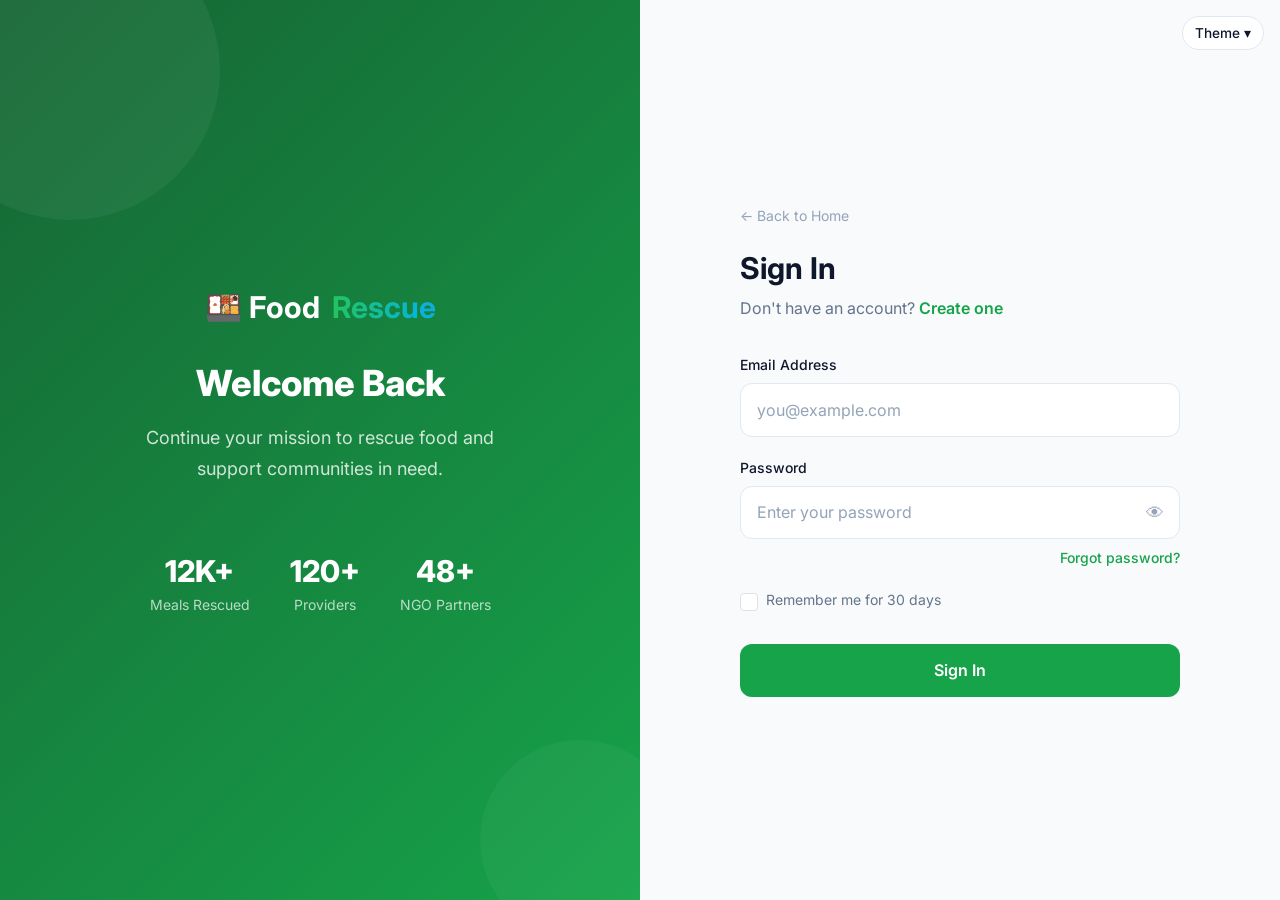
==== commit e94f2e52: "fix: repair frontend Unicode encoding" ====
--- a/src/main/webapp/login.html
+++ b/src/main/webapp/login.html
@@ -4,7 +4,7 @@
 <head>
   <meta charset="UTF-8">
   <meta name="viewport" content="width=device-width, initial-scale=1.0">
-  <title>Login â€” FoodRescue</title>
+  <title>Login — FoodRescue</title>
   <meta name="description" content="Login to your FoodRescue account to manage food donations, claims, and deliveries.">
 
   <link rel="preconnect" href="https://fonts.googleapis.com">
@@ -18,7 +18,7 @@
   <link rel="stylesheet" href="assets/css/responsive.css">
 
   <link rel="icon"
-    href="data:image/svg+xml,<svg xmlns='http://www.w3.org/2000/svg' viewBox='0 0 100 100'><text y='.9em' font-size='90'>ðŸ±</text></svg>">
+    href="data:image/svg+xml,<svg xmlns='http://www.w3.org/2000/svg' viewBox='0 0 100 100'><text y='.9em' font-size='90'>🍱</text></svg>">
 <link rel="stylesheet" href="assets/css/theme.css">
 
 <script>
@@ -37,7 +37,7 @@
     <!-- Left Branding Panel -->
 
 <div class="theme-dropdown" id="theme-dropdown" style="position:absolute; top: 1rem; right: 1rem; z-index: 9999;">
-      <button class="theme-btn" id="theme-btn" aria-label="Theme Menu">Theme â–¾</button>
+      <button class="theme-btn" id="theme-btn" aria-label="Theme Menu">Theme ▾</button>
       <div class="theme-panel" id="theme-panel">
         <button class="theme-option" data-set-theme="light">Light</button>
         <button class="theme-option" data-set-theme="dark">Dark</button>
@@ -46,7 +46,7 @@
     </div>
     <div class="auth-branding">
 
-      <div class="auth-branding__logo">ðŸ± Food<span class="rgb-text">Rescue</span></div>
+      <div class="auth-branding__logo">🍱 Food<span class="rgb-text">Rescue</span></div>
       <h2 class="auth-branding__title">Welcome Back</h2>
       <p class="auth-branding__desc">
         Continue your mission to rescue food and support communities in need.
@@ -73,7 +73,7 @@
         <div class="auth-form__header">
           <a href="index.html"
             style="display:inline-flex;align-items:center;gap:0.5rem;font-size:0.875rem;color:var(--color-text-muted);margin-bottom:1.5rem;">
-            â† Back to Home
+            ← Back to Home
           </a>
           <h1 class="auth-form__title">Sign In</h1>
           <p class="auth-form__subtitle">
@@ -83,7 +83,7 @@
 
         <!-- Alert placeholder -->
         <div id="login-alert" class="auth-alert auth-alert--error hidden">
-          <span>âš ï¸</span>
+          <span>⚠️</span>
           <span id="login-alert-text">Invalid email or password.</span>
         </div>
 
@@ -100,7 +100,7 @@
               <input type="password" id="login-password" name="password" class="form-input"
                 placeholder="Enter your password" required>
               <button type="button" class="password-toggle" id="toggle-password"
-                aria-label="Toggle password visibility">ðŸ‘</button>
+                aria-label="Toggle password visibility">👁</button>
             </div>
           </div>
 
--- a/src/main/webapp/assets/css/theme.css
+++ b/src/main/webapp/assets/css/theme.css
@@ -1,4 +1,4 @@
-﻿/* Theme Base and Controls */
+/* Theme Base and Controls */
 
 .theme-dropdown {
     position: relative;
